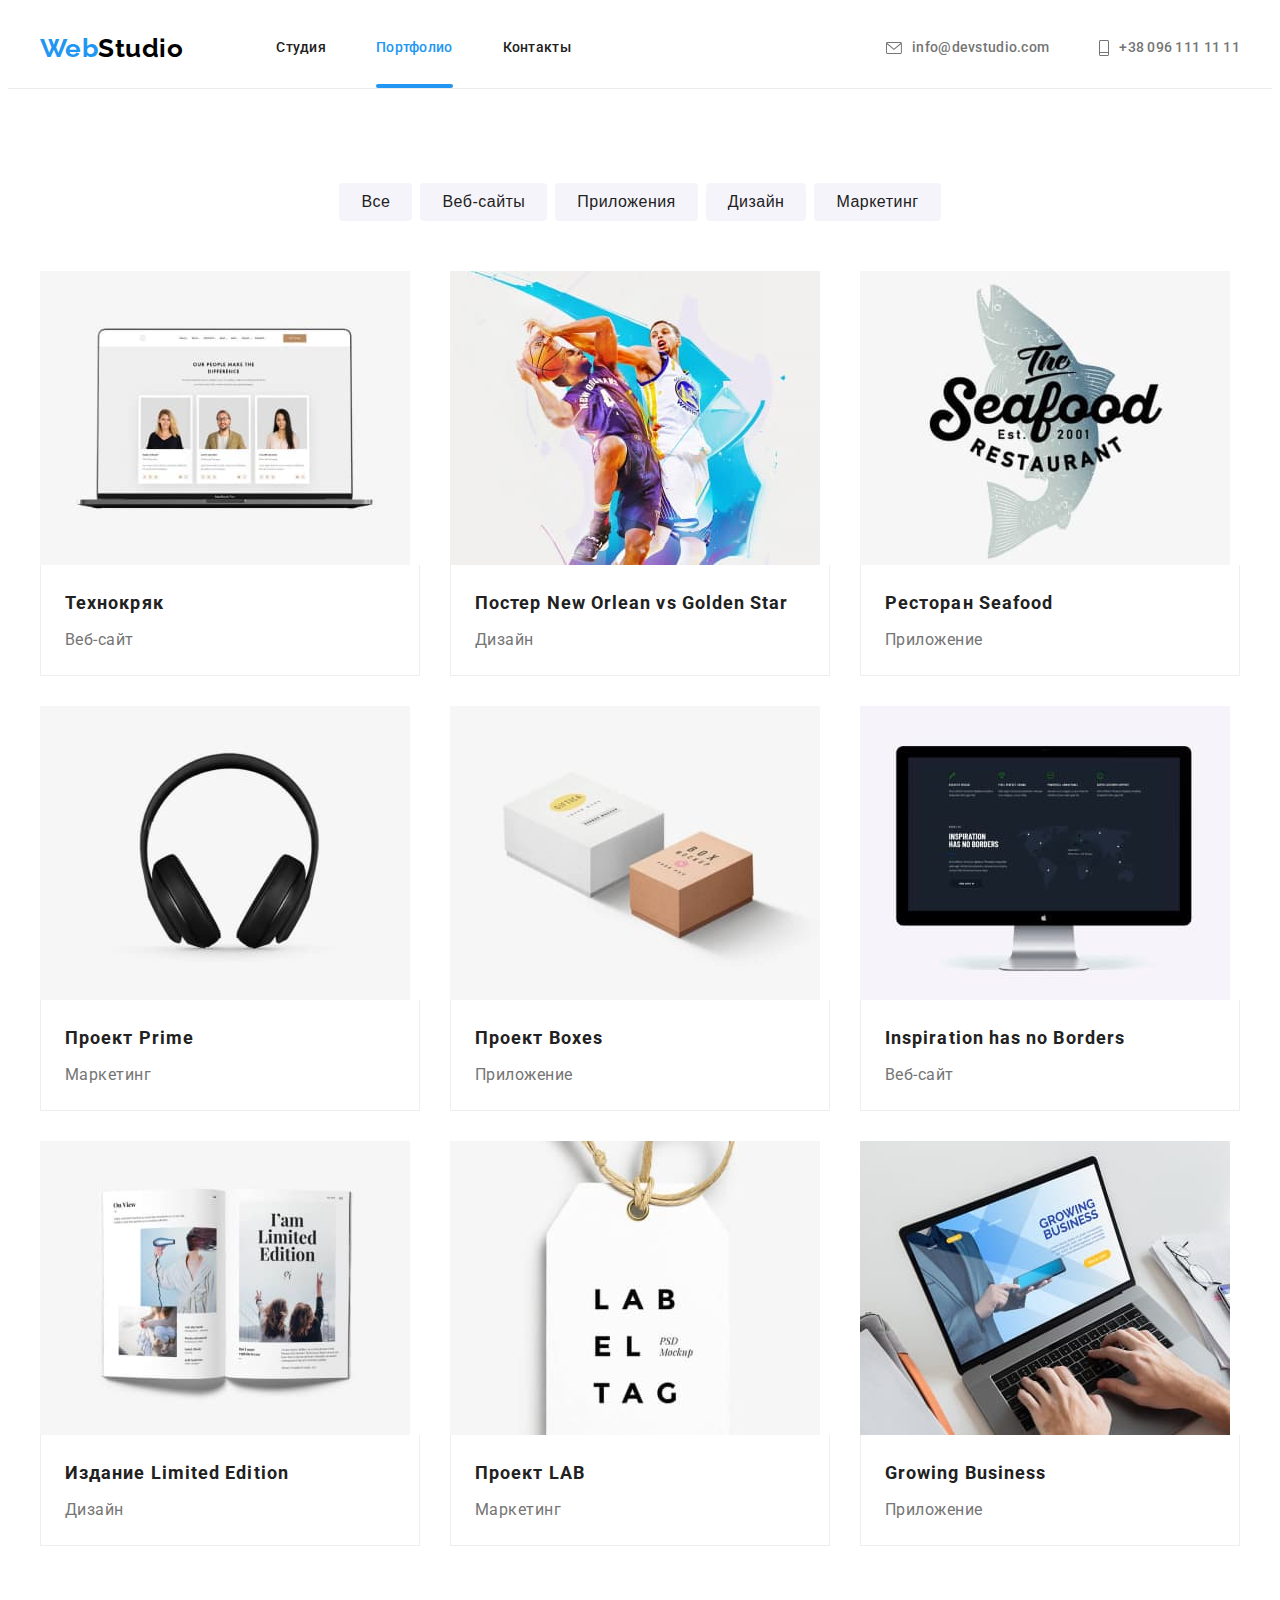
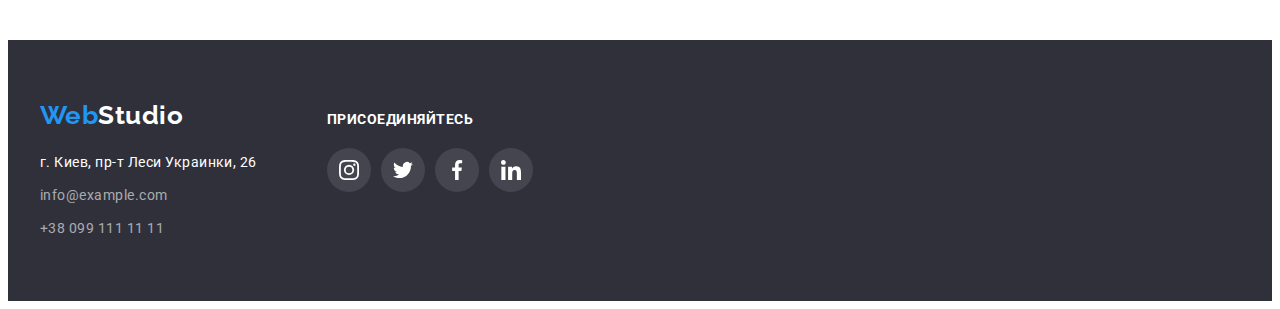
==== portfolio.html @ 27781000 "Добавляет файлы ДЗ #5" ====
<!DOCTYPE html>
<html lang="ru">
  <head>
    <meta charset="UTF-8" />
    <meta http-equiv="X-UA-Compatible" content="IE=edge" />
    <meta name="viewport" content="width=device-width, initial-scale=1.0" />
    <title>Портфолио | Веб-студия</title>
    <link rel="preconnect" href="https://fonts.gstatic.com" />
    <link
      href="https://fonts.googleapis.com/css2?family=Raleway:wght@700&family=Roboto:wght@400;500;700;900&display=swap"
      rel="stylesheet"
    />
    <link
      rel="stylesheet"
      href="https://cdnjs.cloudflare.com/ajax/libs/modern-normalize/1.0.0/modern-normalize.min.css"
      integrity="sha512-ISS7cAi1PEhQ8jnbJpJZMd29NlhNj4AWYyLOSp2CE/CsHxTCu+r+t0D2yoJudVrd0/8fTVPUVDzY5Tvli75u/g=="
      crossorigin="anonymous"
    />
    <link rel="stylesheet" href="./css/styles.css" />
  </head>
  <body>
    <!-- HEADER -->
    <header class="header">
      <div class="container header-container">
        <nav class="navigation">
          <a class="logo-link header-logo link" lang="en" href="./index.html"
            >Web<span class="header-logo-decor">Studio</span></a
          >
          <ul class="menu list">
            <li class="menu-item">
              <a class="menu-link link" href="./index.html">Студия</a>
            </li>
            <li class="menu-item">
              <a class="menu-link link current-page-item" href="./portfolio.html">Портфолио</a>
            </li>
            <li class="menu-item">
              <a class="menu-link link" href="">Контакты</a>
            </li>
          </ul>
        </nav>
        <ul class="contacts-list list">
          <li class="contacts-item">
            <a class="contacts-link link" href="mailto:info@devstudio.com">
              <svg class="contacts-icon" width="16" height="12">
                <use href="./images/icons.svg#icon-envelope"></use>
              </svg>
              info@devstudio.com</a
            >
          </li>
          <li class="contacts-item">
            <a class="contacts-link link" href="tel:+380961111111">
              <svg class="contacts-icon" width="10" height="16">
                <use href="./images/icons.svg#icon-phone"></use>
              </svg>
              +38 096 111 11 11</a
            >
          </li>
        </ul>
      </div>
    </header>
    <main>
      <!-- WORKS -->
      <section class="works section">
        <div class="container">
          <h1 class="title visually-hidden">Наши работы</h1>
          <ul class="works-filter-btn-list list">
            <li class="works-filter-btn-list-item">
              <button class="works-filter-btn" type="button">Все</button>
            </li>
            <li class="works-filter-btn-list-item">
              <button class="works-filter-btn" type="button">Веб-сайты</button>
            </li>
            <li class="works-filter-btn-list-item">
              <button class="works-filter-btn" type="button">Приложения</button>
            </li>
            <li class="works-filter-btn-list-item">
              <button class="works-filter-btn" type="button">Дизайн</button>
            </li>
            <li class="works-filter-btn-list-item">
              <button class="works-filter-btn" type="button">Маркетинг</button>
            </li>
          </ul>
          <ul class="works-list list">
            <li class="works-list-item">
              <a class="works-list-link link" href="">
                <div class="works-list-item-thumb">
                  <img
                    class="works-list-link-img"
                    src="./images/portfolio/project-1.jpg"
                    alt="Веб-сайт на мониторе ноутбука"
                    width="370"
                    height="294"
                  />
                  <p class="works-list-overlay">
                    Технокряк это современная площадка распространения коронавируса. Компании
                    используют эту платформу для цифрового шпионажа и атак на защищённые сервера
                    конкурентов.
                  </p>
                </div>
                <div class="works-list-item-content">
                  <h2 class="works-list-link-title">Технокряк</h2>
                  <p class="works-list-link-description">Веб-сайт</p>
                </div>
              </a>
            </li>
            <li class="works-list-item">
              <a class="works-list-link link" href="">
                <div class="works-list-item-thumb">
                  <img
                    class="works-list-link-img"
                    src="./images/portfolio/project-2.jpg"
                    alt="Два баскетболиста с мячом"
                    width="370"
                    height="294"
                  />
                  <p class="works-list-overlay">
                    Технокряк это современная площадка распространения коронавируса. Компании
                    используют эту платформу для цифрового шпионажа и атак на защищённые сервера
                    конкурентов.
                  </p>
                </div>
                <div class="works-list-item-content">
                  <h2 class="works-list-link-title">
                    Постер <span lang="en">New Orlean vs Golden Star</span>
                  </h2>
                  <p class="works-list-link-description">Дизайн</p>
                </div>
              </a>
            </li>
            <li class="works-list-item">
              <a class="works-list-link link" href="">
                <div class="works-list-item-thumb">
                  <img
                    class="works-list-link-img"
                    src="./images/portfolio/project-3.jpg"
                    alt="Логотип ресторана"
                    width="370"
                    height="294"
                  />
                  <p class="works-list-overlay">
                    Технокряк это современная площадка распространения коронавируса. Компании
                    используют эту платформу для цифрового шпионажа и атак на защищённые сервера
                    конкурентов.
                  </p>
                </div>
                <div class="works-list-item-content">
                  <h2 class="works-list-link-title">Ресторан <span lang="en">Seafood</span></h2>
                  <p class="works-list-link-description">Приложение</p>
                </div>
              </a>
            </li>
            <li class="works-list-item">
              <a class="works-list-link link" href="">
                <div class="works-list-item-thumb">
                  <img
                    class="works-list-link-img"
                    src="./images/portfolio/project-4.jpg"
                    alt="Наушники"
                    width="370"
                    height="294"
                  />
                  <p class="works-list-overlay">
                    Технокряк это современная площадка распространения коронавируса. Компании
                    используют эту платформу для цифрового шпионажа и атак на защищённые сервера
                    конкурентов.
                  </p>
                </div>
                <div class="works-list-item-content">
                  <h2 class="works-list-link-title">Проект <span lang="en">Prime</span></h2>
                  <p class="works-list-link-description">Маркетинг</p>
                </div>
              </a>
            </li>
            <li class="works-list-item">
              <a class="works-list-link link" href="">
                <div class="works-list-item-thumb">
                  <img
                    class="works-list-link-img"
                    src="./images/portfolio/project-5.jpg"
                    alt="Две коробки"
                    width="370"
                    height="294"
                  />
                  <p class="works-list-overlay">
                    Технокряк это современная площадка распространения коронавируса. Компании
                    используют эту платформу для цифрового шпионажа и атак на защищённые сервера
                    конкурентов.
                  </p>
                </div>
                <div class="works-list-item-content">
                  <h2 class="works-list-link-title">Проект <span lang="en">Boxes</span></h2>
                  <p class="works-list-link-description">Приложение</p>
                </div>
              </a>
            </li>
            <li class="works-list-item">
              <a class="works-list-link link" href="">
                <div class="works-list-item-thumb">
                  <img
                    class="works-list-link-img"
                    src="./images/portfolio/project-6.jpg"
                    alt="Приложение на экране монитора"
                    width="370"
                    height="294"
                  />
                  <p class="works-list-overlay">
                    Технокряк это современная площадка распространения коронавируса. Компании
                    используют эту платформу для цифрового шпионажа и атак на защищённые сервера
                    конкурентов.
                  </p>
                </div>
                <div class="works-list-item-content">
                  <h2 class="works-list-link-title" lang="en">Inspiration has no Borders</h2>
                  <p class="works-list-link-description">Веб-сайт</p>
                </div>
              </a>
            </li>
            <li class="works-list-item">
              <a class="works-list-link link" href="">
                <div class="works-list-item-thumb">
                  <img
                    class="works-list-link-img"
                    src="./images/portfolio/project-7.jpg"
                    alt="Журнал"
                    width="370"
                    height="294"
                  />
                  <p class="works-list-overlay">
                    Технокряк это современная площадка распространения коронавируса. Компании
                    используют эту платформу для цифрового шпионажа и атак на защищённые сервера
                    конкурентов.
                  </p>
                </div>
                <div class="works-list-item-content">
                  <h2 class="works-list-link-title">
                    Издание <span lang="en">Limited Edition</span>
                  </h2>
                  <p class="works-list-link-description">Дизайн</p>
                </div>
              </a>
            </li>
            <li class="works-list-item">
              <a class="works-list-link link" href="">
                <div class="works-list-item-thumb">
                  <img
                    class="works-list-link-img"
                    src="./images/portfolio/project-8.jpg"
                    alt="Лейбл"
                    width="370"
                    height="294"
                  />
                  <p class="works-list-overlay">
                    Технокряк это современная площадка распространения коронавируса. Компании
                    используют эту платформу для цифрового шпионажа и атак на защищённые сервера
                    конкурентов.
                  </p>
                </div>
                <div class="works-list-item-content">
                  <h2 class="works-list-link-title">Проект <span lang="en">LAB</span></h2>
                  <p class="works-list-link-description">Маркетинг</p>
                </div>
              </a>
            </li>
            <li class="works-list-item">
              <a class="works-list-link link" href="">
                <div class="works-list-item-thumb">
                  <img
                    class="works-list-link-img"
                    src="./images/portfolio/project-9.jpg"
                    alt="Человек набирает на клавиатуре ноутбука"
                    width="370"
                    height="294"
                  />
                  <p class="works-list-overlay">
                    Технокряк это современная площадка распространения коронавируса. Компании
                    используют эту платформу для цифрового шпионажа и атак на защищённые сервера
                    конкурентов.
                  </p>
                </div>
                <div class="works-list-item-content">
                  <h2 class="works-list-link-title" lang="en">Growing Business</h2>
                  <p class="works-list-link-description">Приложение</p>
                </div>
              </a>
            </li>
          </ul>
        </div>
      </section>
    </main>
    <!-- FOOTER -->
    <footer class="footer">
      <div class="container">
        <div class="footer-container">
          <div class="address-container">
            <a class="logo-link footer-logo link" lang="en" href="./index.html"
              >Web<span class="footer-logo-decor">Studio</span></a
            >
            <address class="address">
              <ul class="address-contacts-list list">
                <li class="address-contacts-list-item">
                  <a
                    class="address-postal-link link"
                    href="https://goo.gl/maps/wizfUWT5925E2VPB9"
                    target="_blank"
                    rel="noopener noreferrer"
                    >г. Киев, пр-т Леси Украинки, 26</a
                  >
                </li>
                <li class="address-contacts-list-item">
                  <a class="address-mail-link link" href="mailto:info@example.com"
                    >info@example.com</a
                  >
                </li>
                <li class="address-contacts-list-item">
                  <a class="address-tel-link link" href="tel:+380991111111">+38 099 111 11 11</a>
                </li>
              </ul>
            </address>
          </div>
          <div class="social-links-container">
            <p class="social-links-caption">Присоединяйтесь</p>
            <ul class="social-list list">
              <li class="social-list-item">
                <a class="social-list-link social-links-dark-theme link" href="">
                  <svg class="social-list-icon" width="20" height="20">
                    <use href="./images/icons.svg#icon-instagram"></use>
                  </svg>
                </a>
              </li>
              <li class="social-list-item">
                <a class="social-list-link social-links-dark-theme link" href="">
                  <svg class="social-list-icon" width="20" height="20">
                    <use href="./images/icons.svg#icon-twitter"></use>
                  </svg>
                </a>
              </li>
              <li class="social-list-item">
                <a class="social-list-link social-links-dark-theme link" href="">
                  <svg class="social-list-icon" width="20" height="20">
                    <use href="./images/icons.svg#icon-facebook"></use>
                  </svg>
                </a>
              </li>
              <li class="social-list-item">
                <a class="social-list-link social-links-dark-theme link" href="">
                  <svg class="social-list-icon" width="20" height="20">
                    <use href="./images/icons.svg#icon-linkedin"></use>
                  </svg>
                </a>
              </li>
            </ul>
          </div>
        </div>
      </div>
    </footer>
  </body>
</html>
---- css/styles.css ----
:root {
  --main-font: 'Roboto', sans-serif;
  --secondary-font: 'Raleway', sans-serif;
  --accent-color: #2196f3;
  --primary-text-color: #212121;
  --secondary-text-color: #757575;
  --primary-white-color: #fff;
  --primary-black-color: #000;
  --card-set-gap: 30px;
  --transition-duration: 250ms;
  --transition-timing-function: cubic-bezier(0.4, 0, 0.2, 1);
}

h1,
h2,
h3,
h4,
h5,
h6,
p {
  margin-top: 0;
  margin-bottom: 0;
}

ul,
ol {
  margin-top: 0;
  margin-bottom: 0;
  padding-left: 0;
}

img {
  display: block;
  max-width: 100%;
  height: auto;
}

.list {
  list-style: none;
}

.link {
  text-decoration: none;
}

body {
  min-width: 1200px;
  font-family: var(--main-font);
  letter-spacing: 0.03em;
  color: var(--primary-text-color);
  background-color: var(--primary-white-color);
}

.container {
  width: 1200px;
  margin: 0 auto;
  padding-left: 15px;
  padding-right: 15px;
}

.section {
  padding-top: 94px;
  padding-bottom: 94px;
}

/* ============= COMPONENTS ============= */
.logo-link {
  display: block;

  font-family: var(--secondary-font);
  font-weight: 700;
  font-size: 26px;
  line-height: 1.19;
  color: var(--accent-color);
}

.menu .current-page-item {
  color: var(--accent-color);
}

.current-page-item::after {
  content: '';
  position: absolute;
  width: 100%;
  height: 4px;
  left: 0;
  bottom: 0;

  border-radius: 2px;
  background-color: var(--accent-color);
}

.modal-btn {
  display: block;
  margin: 0 auto;
  padding: 10px 32px;

  font-weight: 700;
  font-size: 16px;
  line-height: 1.88;
  letter-spacing: 0.06em;
  color: var(--primary-white-color);
  background-color: var(--accent-color);
  border: 0 solid var(--accent-color);
  border-radius: 4px;
  box-shadow: 0px 4px 4px rgba(0, 0, 0, 0.15);
  cursor: pointer;
}

.title {
  margin-bottom: 50px;

  font-size: 36px;
  line-height: 1.17;
  text-align: center;
}

.visually-hidden {
  position: absolute;
  width: 1px;
  height: 1px;
  margin: -1px;
  border: 0;
  padding: 0;

  white-space: nowrap;
  clip-path: inset(100%);
  clip: rect(0 0 0 0);
  overflow: hidden;
}

.social-list {
  display: flex;
  justify-content: center;
}

.social-list-item:not(:last-child) {
  margin-right: 10px;
}

.social-list-link {
  display: flex;
  justify-content: center;
  align-items: center;
  width: 44px;
  height: 44px;
  border-radius: 50%;

  transition: color var(--transition-duration) var(--transition-timing-function),
    background-color var(--transition-duration) var(--transition-timing-function);
}

.social-links-light-theme {
  color: #afb1b8;
}

.social-links-dark-theme {
  background-color: rgba(255, 255, 255, 0.1);
  color: var(--primary-white-color);
}

.social-list-link:hover,
.social-list-link:focus {
  color: var(--primary-white-color);
  background-color: var(--accent-color);
}

.social-list-icon {
  fill: currentColor;
}
/* ============= END OF COMPONENTS ============= */

/* ============= HEADER ============= */
.header {
  border-bottom-width: 1px;
  border-bottom-style: solid;
  border-bottom-color: #ececec;
}

.header-container {
  display: flex;
  align-items: center;
}

.navigation {
  display: flex;
  align-items: center;
}

.header-logo {
  margin-right: 93px;
}

.header-logo-decor {
  color: var(--primary-black-color);
}

.menu {
  display: flex;
}

.menu-item {
  position: relative;
}

.menu-item:not(:last-child) {
  margin-right: 50px;
}

.menu-link {
  display: block;
  padding: 32px 0;

  font-weight: 500;
  font-size: 14px;
  line-height: 1.14;
  letter-spacing: 0.02em;
  color: inherit;

  transition: color var(--transition-duration) var(--transition-timing-function);
}

.menu-link:hover,
.menu-link:focus {
  color: var(--accent-color);
}

.contacts-list {
  display: flex;
  margin-left: auto;
}

.contacts-item:not(:last-child) {
  margin-right: 50px;
}

.contacts-link {
  display: flex;
  align-items: center;
  padding: 32px 0;

  font-weight: 500;
  font-size: 14px;
  line-height: 1.14;
  letter-spacing: 0.02em;
  color: var(--secondary-text-color);

  transition: color var(--transition-duration) var(--transition-timing-function);
}

.contacts-link:hover,
.contacts-link:focus {
  color: var(--accent-color);
}

.contacts-icon {
  margin-right: 10px;
  fill: currentColor;
}
/* ============= END OF HEADER ============= */

/* ============= HERO ============= */
.hero {
  max-width: 1600px;
  margin: 0 auto;
  padding: 200px 0;

  background-color: #c4c4c4;
  background-image: linear-gradient(rgba(47, 48, 58, 0.4), rgba(47, 48, 58, 0.4)),
    url('../images/hero/background-image.jpg');
  background-position: 50% 50%;
  background-size: cover;
  background-repeat: no-repeat;
}

.hero-title {
  max-width: 696px;
  margin: 0 auto 30px;

  font-weight: 900;
  font-size: 44px;
  line-height: 1.36;
  text-align: center;
  letter-spacing: 0.06em;
  text-transform: uppercase;
  color: var(--primary-white-color);
}
/* ============= END OF HERO ============= */

/* ============= ADVANTAGES ============= */
.advantages-list {
  display: flex;
}

.advantages-list-item {
  width: 270px;
}

.advantages-list-item:not(:last-child) {
  margin-right: 30px;
}

.advantages-icon-container {
  display: flex;
  height: 120px;
  justify-content: center;
  align-items: center;
  margin-bottom: 30px;

  background-color: #f5f4fa;
  border-radius: 4px;
}

.advantages-list-item-title {
  margin-bottom: 10px;

  font-size: 14px;
  line-height: 1.14;
  text-transform: uppercase;
}
.advantages-list-item-description {
  font-size: 14px;
  line-height: 1.71;
  color: var(--secondary-text-color);
}
/* ============= END OF ADVANTAGES ============= */

/* ============= SERVICES ============= */
.services {
  padding-top: 0;
  padding-bottom: 94px;
}

.services-img-list {
  display: flex;
  flex-wrap: wrap;
  margin-left: calc(-1 * var(--card-set-gap));
  margin-top: calc(-1 * var(--card-set-gap));
}

.services-img-list-item {
  position: relative;
  flex-basis: calc(100% / 3 - var(--card-set-gap));
  margin-left: var(--card-set-gap);
  margin-top: var(--card-set-gap);
}

.services-img-list-label {
  position: absolute;
  left: 0;
  bottom: 0;
  width: 100%;
  padding: 27px 0;

  font-weight: 700;
  font-size: 14px;
  line-height: 1.14;
  text-align: center;
  text-transform: uppercase;

  color: var(--primary-white-color);
  background-color: rgba(47, 48, 58, 0.8);
}
/* ============= END OF SERVICES ============= */

/* ============= TEAM ============= */
.team {
  background-color: #f5f4fa;
}

.team-list {
  display: flex;
  flex-wrap: wrap;
  margin-left: calc(-1 * var(--card-set-gap));
  margin-top: calc(-1 * var(--card-set-gap));
}

.team-list-item {
  flex-basis: calc(100% / 4 - var(--card-set-gap));
  margin-left: var(--card-set-gap);
  margin-top: var(--card-set-gap);
}

.team-list-item-container {
  background-color: var(--primary-white-color);
  box-shadow: 0px 1px 3px rgba(0, 0, 0, 0.12), 0px 1px 1px rgba(0, 0, 0, 0.14),
    0px 2px 1px rgba(0, 0, 0, 0.2);
  border-radius: 0px 0px 4px 4px;
  overflow: hidden;
}

.team-list-item-content {
  padding: 30px 0;
}

.team-list-item-title {
  margin-bottom: 10px;

  font-weight: 500;
  font-size: 16px;
  line-height: 1.19;
  text-align: center;
}

.team-list-item-description {
  margin-bottom: 16px;

  font-size: 16px;
  line-height: 1.19;
  text-align: center;
  color: var(--secondary-text-color);
}
/* ============= END OF TEAM ============= */

/* ============= CLIENTS ============= */
.clients-list {
  display: flex;
  justify-content: center;
}

.clients-list-item:not(:last-child) {
  margin-right: 30px;
}

.clients-list-link {
  display: flex;
  justify-content: center;
  align-items: center;
  width: 170px;
  height: 92px;

  color: #afb1b8;
  border: 1px solid #afb1b8;
  border-radius: 4px;

  transition: color var(--transition-duration) var(--transition-timing-function),
    border var(--transition-duration) var(--transition-timing-function);
}

.clients-list-link:hover,
.clients-list-link:focus {
  color: var(--accent-color);
  border: 1px solid var(--accent-color);
}

.clients-list-icon {
  fill: currentColor;
}
/* ============= END OF CLIENTS ============= */

/* ============= WORKS ============= */
.works-filter-btn-list {
  display: flex;
  justify-content: center;
  margin: 0 auto;
  margin-bottom: 50px;
}

.works-filter-btn-list-item:not(:last-child) {
  margin-right: 8px;
}

.works-filter-btn {
  display: block;
  padding: 6px 22px;

  letter-spacing: inherit;
  font-weight: 500;
  font-size: 16px;
  line-height: 1.63;
  color: inherit;
  background-color: #f5f4fa;
  border: 0 solid transparent;
  border-radius: 4px;
  cursor: pointer;

  transition: color var(--transition-duration) var(--transition-timing-function),
    background-color var(--transition-duration) var(--transition-timing-function),
    box-shadow var(--transition-duration) var(--transition-timing-function);
}

.works-filter-btn:hover,
.works-filter-btn:focus {
  color: var(--primary-white-color);
  background-color: var(--accent-color);
  box-shadow: 0px 3px 1px rgba(0, 0, 0, 0.1), 0px 1px 2px rgba(0, 0, 0, 0.08),
    0px 2px 2px rgba(0, 0, 0, 0.12);
}

.works-list {
  display: flex;
  flex-wrap: wrap;
  margin-left: calc(-1 * var(--card-set-gap));
  margin-top: calc(-1 * var(--card-set-gap));
}

.works-list-item {
  flex-basis: calc(100% / 3 - var(--card-set-gap));
  margin-left: var(--card-set-gap);
  margin-top: var(--card-set-gap);
}

.works-list-link {
  display: block;
  transition: box-shadow var(--transition-duration) var(--transition-timing-function);
}

.works-list-link:hover,
.works-list-link:focus {
  box-shadow: 0px 1px 1px rgba(0, 0, 0, 0.12), 0px 4px 4px rgba(0, 0, 0, 0.06),
    1px 4px 6px rgba(0, 0, 0, 0.16);
}

.works-list-item-thumb {
  position: relative;
  overflow: hidden;
}

.works-list-overlay {
  position: absolute;
  top: 0;
  left: 0;
  width: 100%;
  height: 100%;
  padding: 63px 24px;
  overflow: auto;

  font-size: 18px;
  line-height: 1.56;
  color: var(--primary-white-color);
  background-color: rgba(33, 150, 243, 0.9);

  transform: translateY(100%);
  transition: transform var(--transition-duration) var(--transition-timing-function);
}

.works-list-link:hover .works-list-overlay,
.works-list-link:focus .works-list-overlay {
  transform: translateY(0%);
}

.works-list-item-content {
  padding: 20px 24px;

  border: 1px solid #eee;
  border-top: none;
}

.works-list-link-title {
  margin-bottom: 4px;

  font-size: 18px;
  line-height: 2;
  letter-spacing: 0.06em;
  color: var(--primary-text-color);
}

.works-list-link-description {
  font-size: 16px;
  line-height: 1.88;
  color: var(--secondary-text-color);
}
/* ============= END OF WORKS ============= */

/* ============= FOOTER ============= */
.footer {
  padding: 60px 0;

  background-color: #2f303a;
}

.footer-container {
  display: flex;
  align-items: baseline;
}

.address-container {
  margin-right: 70px;
}

.footer-logo {
  margin-bottom: 20px;
}

.footer-logo-decor {
  color: var(--primary-white-color);
}

.address-contacts-list-item {
  font-style: normal;
  font-weight: 400;
  font-size: 14px;
  line-height: 1.71;
}

.address-contacts-list-item:not(:last-child) {
  margin-bottom: 9px;
}

.address-postal-link {
  color: var(--primary-white-color);
}

.address-mail-link,
.address-tel-link {
  color: rgba(255, 255, 255, 0.6);
}

.social-links-caption {
  margin-bottom: 20px;

  font-weight: 700;
  font-size: 14px;
  line-height: 1.14;
  text-transform: uppercase;
  color: var(--primary-white-color);
}
/* ============= END OF FOOTER ============= */

/* ============= MODAL WINDOW ============= */
.backdrop {
  position: fixed;
  top: 0;
  left: 0;
  width: 100vw;
  height: 100vh;
  background-color: rgba(0, 0, 0, 0.2);
  z-index: 500;
  transition: opacity var(--transition-duration) var(--transition-timing-function),
    visibility var(--transition-duration) var(--transition-timing-function);
}

.is-hidden {
  opacity: 0;
  visibility: hidden;
  pointer-events: none;
}

.backdrop.is-hidden .modal {
  transform: translate(-50%, -50%) scale(1.1);
}

.modal {
  position: absolute;
  top: 50%;
  left: 50%;
  width: 528px;
  height: 580px;
  background-color: var(--primary-white-color);
  box-shadow: 0px 1px 3px rgba(0, 0, 0, 0.12), 0px 1px 1px rgba(0, 0, 0, 0.14),
    0px 2px 1px rgba(0, 0, 0, 0.2);
  border-radius: 4px;

  transform: translate(-50%, -50%) scale(1);
  transition: transform var(--transition-duration) var(--transition-timing-function);
}

.modal-close-btn {
  position: absolute;
  top: 8px;
  right: 8px;
  padding: 0;

  border: 0px solid transparent;
  background-color: var(--primary-white-color);
  cursor: pointer;
}
/* ============= END OF MODAL WINDOW ============= */
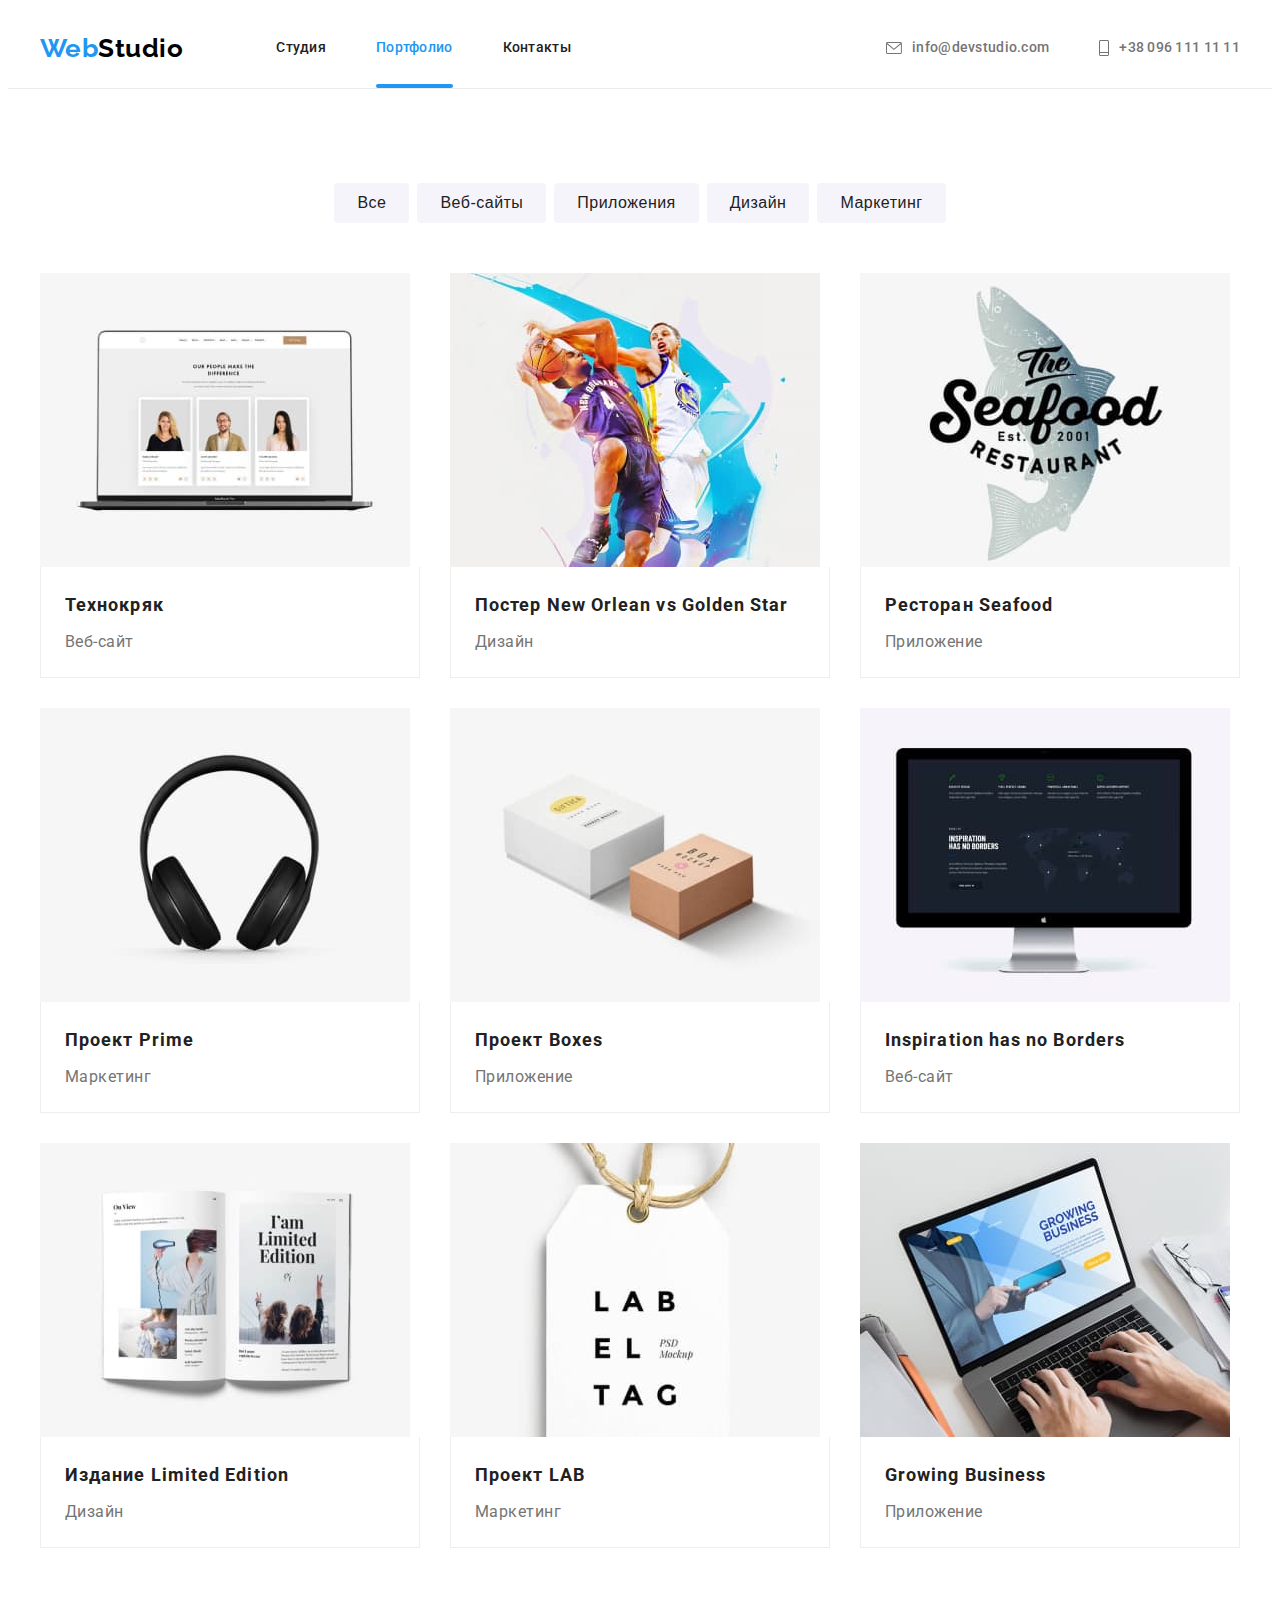
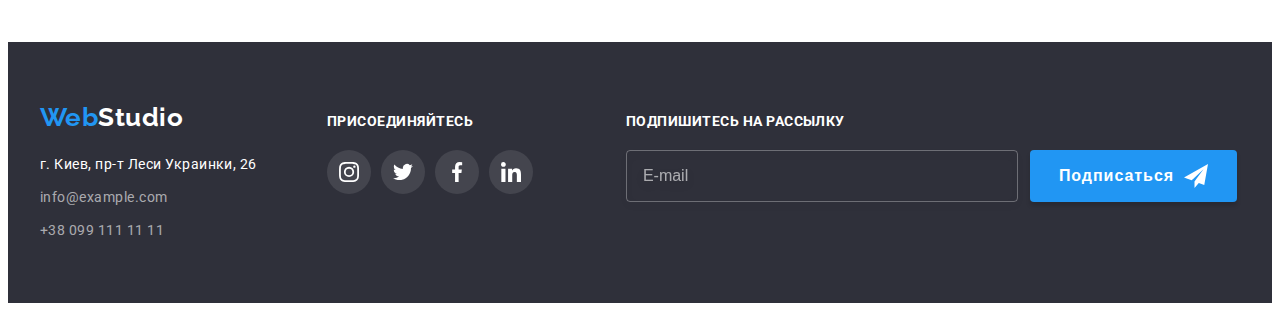
==== commit b1f58b62: "Добавляет верстку и стили формы подписки в футере" ====
--- a/portfolio.html
+++ b/portfolio.html
@@ -350,6 +350,26 @@
               </li>
             </ul>
           </div>
+          <div class="subscription-form-container">
+            <p class="subscription-form-head">Подпишитесь на рассылку</p>
+            <form action="#" class="subscription-form">
+              <label class="subscription-form-field">
+                <input
+                  type="email"
+                  name="user-email"
+                  class="subscription-form-input"
+                  placeholder="E-mail"
+                  required
+                />
+              </label>
+              <button type="submit" class="subscription-btn">
+                Подписаться
+                <svg class="subscription-icon" width="24" height="24">
+                  <use href="./images/icons.svg#icon-send"></use>
+                </svg>
+              </button>
+            </form>
+          </div>
         </div>
       </div>
     </footer>
--- a/css/styles.css
+++ b/css/styles.css
@@ -101,7 +101,7 @@
   letter-spacing: 0.06em;
   color: var(--primary-white-color);
   background-color: var(--accent-color);
-  border: 0 solid var(--accent-color);
+  border: 1px solid transparent;
   border-radius: 4px;
   box-shadow: 0px 4px 4px rgba(0, 0, 0, 0.15);
   cursor: pointer;
@@ -116,16 +116,13 @@
 }
 
 .visually-hidden {
-  position: absolute;
-  width: 1px;
-  height: 1px;
-  margin: -1px;
-  border: 0;
-  padding: 0;
-
-  white-space: nowrap;
-  clip-path: inset(100%);
-  clip: rect(0 0 0 0);
+  position: absolute !important;
+  clip: rect(1px 1px 1px 1px); /* IE6, IE7 */
+  clip: rect(1px, 1px, 1px, 1px);
+  padding: 0 !important;
+  border: 0 !important;
+  height: 1px !important;
+  width: 1px !important;
   overflow: hidden;
 }
 
@@ -434,13 +431,13 @@
   border-radius: 4px;
 
   transition: color var(--transition-duration) var(--transition-timing-function),
-    border var(--transition-duration) var(--transition-timing-function);
+    border-color var(--transition-duration) var(--transition-timing-function);
 }
 
 .clients-list-link:hover,
 .clients-list-link:focus {
   color: var(--accent-color);
-  border: 1px solid var(--accent-color);
+  border-color: var(--accent-color);
 }
 
 .clients-list-icon {
@@ -470,7 +467,7 @@
   line-height: 1.63;
   color: inherit;
   background-color: #f5f4fa;
-  border: 0 solid transparent;
+  border: 1px solid transparent;
   border-radius: 4px;
   cursor: pointer;
 
@@ -606,6 +603,10 @@
   color: rgba(255, 255, 255, 0.6);
 }
 
+.social-links-container {
+  margin-right: 93px;
+}
+
 .social-links-caption {
   margin-bottom: 20px;
 
@@ -614,6 +615,67 @@
   line-height: 1.14;
   text-transform: uppercase;
   color: var(--primary-white-color);
+}
+
+.subscription-form-head {
+  margin-bottom: 20px;
+
+  font-weight: 700;
+  font-size: 14px;
+  line-height: 1.14;
+  text-transform: uppercase;
+  color: var(--primary-white-color);
+}
+
+.subscription-form {
+  display: flex;
+}
+
+.subscription-form-field {
+  margin-right: 12px;
+}
+
+.subscription-form-input {
+  width: 358px;
+  height: 50px;
+  padding: 0 16px;
+
+  font-size: 16px;
+  line-height: 1.25;
+  color: rgba(255, 255, 255, 0.6);
+  border: 1px solid rgba(255, 255, 255, 0.3);
+  filter: drop-shadow(0px 4px 4px rgba(0, 0, 0, 0.15));
+  border-radius: 4px;
+  background-color: transparent;
+}
+
+.subscription-form-input::placeholder {
+  font-size: 16px;
+  line-height: 1.25;
+  color: rgba(255, 255, 255, 0.6);
+}
+
+.subscription-btn {
+  display: flex;
+  justify-content: center;
+  align-items: center;
+  padding: 0 28px;
+
+  text-align: center;
+  font-weight: 700;
+  font-size: 16px;
+  line-height: 1.88;
+  letter-spacing: 0.06em;
+  color: var(--primary-white-color);
+  box-shadow: 0px 4px 4px rgba(0, 0, 0, 0.15);
+  border: 1px solid transparent;
+  border-radius: 4px;
+  background-color: var(--accent-color);
+}
+
+.subscription-icon {
+  margin-left: 10px;
+  fill: var(--primary-white-color);
 }
 /* ============= END OF FOOTER ============= */
 
@@ -646,6 +708,7 @@
   left: 50%;
   width: 528px;
   height: 580px;
+  padding: 40px;
   background-color: var(--primary-white-color);
   box-shadow: 0px 1px 3px rgba(0, 0, 0, 0.12), 0px 1px 1px rgba(0, 0, 0, 0.14),
     0px 2px 1px rgba(0, 0, 0, 0.2);
@@ -656,13 +719,192 @@
 }
 
 .modal-close-btn {
+  display: flex;
+  justify-content: center;
+  align-items: center;
   position: absolute;
   top: 8px;
   right: 8px;
+  width: 30px;
+  height: 30px;
   padding: 0;
 
-  border: 0px solid transparent;
+  color: var(--primary-black-color);
+  border: 1px solid rgba(0, 0, 0, 0.1);
+  border-radius: 50%;
   background-color: var(--primary-white-color);
   cursor: pointer;
-}
-/* ============= END OF MODAL WINDOW ============= */
+
+  transition: color var(--transition-duration) var(--transition-timing-function);
+}
+
+.modal-close-btn:hover,
+.modal-close-btn:focus {
+  color: var(--accent-color);
+}
+
+.modal-close-icon {
+  fill: currentColor;
+}
+
+.modal-form {
+  display: flex;
+  flex-direction: column;
+}
+
+.modal-form-head {
+  margin-bottom: 12px;
+
+  font-weight: 700;
+  font-size: 20px;
+  line-height: 1.15;
+  text-align: center;
+}
+
+.modal-form-field {
+  margin-bottom: 10px;
+
+  font-size: 12px;
+  line-height: 1.14;
+  letter-spacing: 0.01em;
+  color: var(--secondary-text-color);
+}
+
+.modal-form-field.last-field {
+  margin-bottom: 20px;
+}
+
+.modal-form-input-wrapper {
+  position: relative;
+  display: block;
+  margin-top: 4px;
+}
+
+.modal-form-input {
+  width: 100%;
+  height: 40px;
+
+  border: 1px solid rgba(33, 33, 33, 0.2);
+  border-radius: 4px;
+  padding-left: 46px;
+
+  transition: border-color var(--transition-duration) var(--transition-timing-function);
+}
+
+.modal-form-input:focus {
+  border-color: var(--accent-color);
+  outline: none;
+}
+
+.modal-form-input:focus + .modal-form-icon {
+  fill: var(--accent-color);
+}
+
+.modal-form-icon {
+  position: absolute;
+  top: 50%;
+  left: 12px;
+  fill: var(--primary-text-color);
+
+  transform: translateY(-50%);
+  transition: fill var(--transition-duration) var(--transition-timing-function);
+}
+
+.modal-form-comment {
+  width: 100%;
+  height: 120px;
+  padding: 12px 16px;
+  margin-top: 4px;
+
+  border: 1px solid rgba(33, 33, 33, 0.2);
+  border-radius: 4px;
+  resize: none;
+
+  transition: border-color var(--transition-duration) var(--transition-timing-function);
+}
+
+.modal-form-comment::placeholder {
+  font-size: 14px;
+  line-height: 1.14;
+  letter-spacing: 0.01em;
+  color: rgba(117, 117, 117, 0.5);
+}
+
+.modal-form-comment:focus {
+  border-color: var(--accent-color);
+  outline: none;
+}
+
+.checkbox-icon-wrapper {
+  position: relative;
+  display: inline-block;
+  width: 16px;
+  height: 15px;
+  vertical-align: middle;
+  margin-right: 7px;
+
+  border: 2px solid var(--primary-text-color);
+  border-radius: 4px;
+  transition: border-color var(--transition-duration) var(--transition-timing-function);
+}
+
+.checkbox-icon {
+  position: absolute;
+  top: -2px;
+  left: -2px;
+  display: block;
+  cursor: pointer;
+  opacity: 0;
+  transition: opacity var(--transition-duration) var(--transition-timing-function);
+}
+
+.modal-form-checkbox:focus + .modal-form-checkbox-policy .checkbox-icon-wrapper {
+  outline: 2px solid var(--primary-black-color);
+}
+
+.modal-form-checkbox:checked + .modal-form-checkbox-policy .checkbox-icon {
+  opacity: 1;
+}
+
+.modal-form-checkbox:checked + .modal-form-checkbox-policy .checkbox-icon-wrapper {
+  border-color: transparent;
+}
+
+.modal-form-checkbox-policy {
+  margin-bottom: 30px;
+
+  vertical-align: middle;
+  font-size: 14px;
+  line-height: 1.71;
+  text-align: center;
+  color: var(--secondary-text-color);
+}
+
+.modal-form-policy-link {
+  color: var(--accent-color);
+}
+
+.modal-form-btn {
+  padding: 10px 56px;
+
+  align-self: center;
+  font-weight: 700;
+  font-size: 16px;
+  line-height: 1.88;
+  text-align: center;
+  letter-spacing: 0.06em;
+  color: var(--primary-white-color);
+  background-color: var(--accent-color);
+  box-shadow: 0px 4px 4px rgba(0, 0, 0, 0.15);
+  border: 1px solid transparent;
+  border-radius: 4px;
+  cursor: pointer;
+
+  transition: background-color var(--transition-duration) var(--transition-timing-function);
+}
+
+.modal-form-btn:hover,
+.modal-form-btn:focus {
+  background-color: #188ce8;
+}
+/* ============= END OF MODAL WINDOW ============= */ ;
